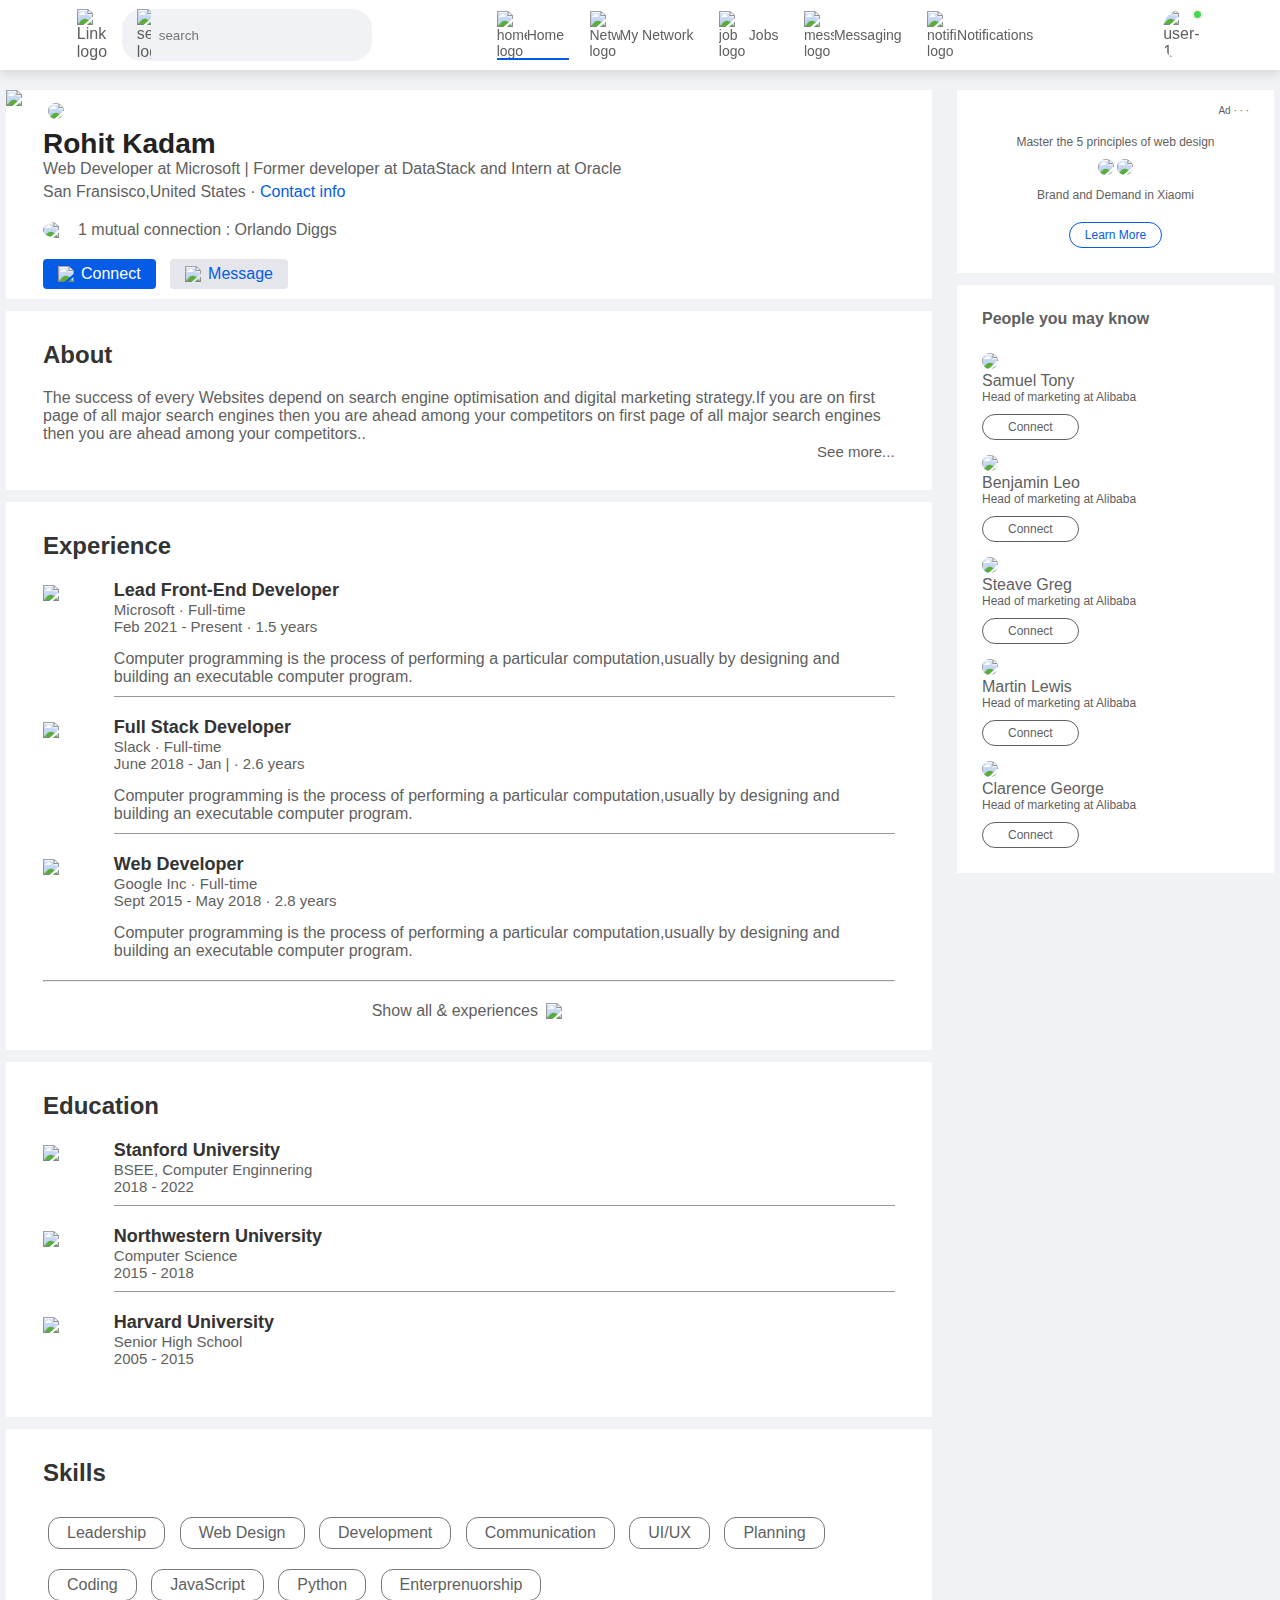
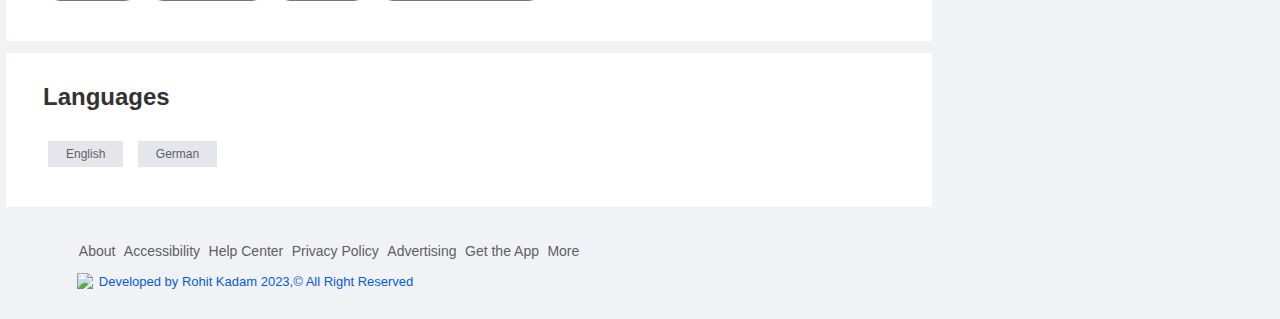
==== profile.html @ aece0730 "Add files via upload" ====
<!DOCTYPE html>
<html lang="en">

<head>
    <meta charset="UTF-8" />
    <meta name="viewport" content="width=device-width, initial-scale=1.0" />
    <link rel="stylesheet" href="style.css" />
    <title>Linkdin-profile-clone</title>
</head>

<body>
    <nav class="navbar">
        <div class="navbar-left">
            <a href="index.html" class="logo"><img src="./images/logo.png" alt="Linkdin logo" /></a>
            <div class="search-box">
                <img src="./images/search.png" alt="search logo" />
                <input type="text" placeholder="search" />
            </div>
        </div>
        <div class="navbar-center">
            <ul>
                <li><a href="./index.html" class="active-link"><img src="./images/home.png"
                            alt="home logo" /><span>Home</span></a></li>
                <li><a href="#"><img src="./images/network.png" alt="Network logo" /><span>My Network</span></a></li>
                <li><a href="#"><img src="./images/jobs.png" alt="job logo" /><span>Jobs</span></a></li>
                <li><a href="#"><img src="./images/message.png" alt="message logo" /><span>Messaging</span></a></li>
                <li><a href="#"><img src="./images/notification.png"
                            alt="notifications logo" /><span>Notifications</span></a></li>
            </ul>
        </div>
        <div class="navbar-right">
            <div class="online">
                <img src="./images/user-1.png" alt="user-1" class="navbar-profile-img" onclick="toggleMenu()">
            </div>
        </div>
        <!-- -----------------profile-drop-down-menu------------------------ -->
        <div class="profile-menu-wrap" id="profileMenu">
            <div class="profile-menu">
                <div class="user-info">
                    <img src="./images/user-1.png">
                    <div>
                        <h3>Rohit Kadam</h3>
                        <a href="./profile.html">See your profile</a>
                    </div>
                </div>
                <hr>
                <a href="#" class="profile-menu-link">
                    <img src="./images/feedback.png">
                    <p>Give Feedback</p>
                    <span>></span>
                </a>
                <a href="#" class="profile-menu-link">
                    <img src="./images/setting.png">
                    <p>Setting & Privacy</p>
                    <span>></span>
                </a>
                <a href="#" class="profile-menu-link">
                    <img src="./images/help.png">
                    <p>Help & Support</p>
                    <span>></span>
                </a>
                <a href="#" class="profile-menu-link">
                    <img src="./images/display.png">
                    <p>Display & Accessiblity</p>
                    <span>></span>
                </a>
                <a href="#" class="profile-menu-link">
                    <img src="./images/logout.png">
                    <p>Logout</p>
                    <span>></span>
                </a>
            </div>
        </div>
    </nav>
    <!-- -------------end navbar------------ -->

    <div class="container">

        <!-- -------------container---------------- -->
        <div class="profile-main">
            <div class="profile-container">
                <img src="images/cover-pic.png" width="100%">
                <div class="profile-container-inner">
                    <img src="images/user-1.png" class="profile-pic">
                    <h1>Rohit Kadam</h1>
                    <b>Web Developer at Microsoft | Former developer at DataStack and Intern at Oracle</b>
                    <p>San Fransisco,United States &middot; <a href="#">Contact info</a></p>
                    <div class="mutual-connection">
                        <img src="images/user-2.png">
                        <span>1 mutual connection : Orlando Diggs</span>
                    </div>
                    <div class="profile-btn">
                        <a href="#" class="primary-btn"><img src="images/connect.png">Connect</a>
                        <a href="#"><img src="images/chat.png">Message</a>
                    </div>
                </div>
            </div>
            <!-- ---------------profile-description---------------------- -->
            <div class="profile-description">
                <h2>About</h2>
                <p>The success of every Websites depend on search engine optimisation and digital marketing strategy.If
                    you are on first page of all major search engines then you are ahead among your competitors on first
                    page of all major search engines then you are ahead among your competitors..</p>
                <a href="#" class="see-more-link">See more...</a>
            </div>
            <!-- ---------------Experience------------------------- -->
            <div class="profile-description">
                <h2>Experience</h2>
                <div class="profile-desc-row">
                    <img src="images/microsoft.png">
                    <div>
                        <h3>Lead Front-End Developer</h3>
                        <b>Microsoft &middot; Full-time</b>
                        <b>Feb 2021 - Present &middot; 1.5 years</b>
                        <p>Computer programming is the process of performing a particular computation,usually by
                            designing and building an executable computer program.</p>
                        <hr>
                    </div>
                </div>

                <div class="profile-desc-row">
                    <img src="images/slack.png">
                    <div>
                        <h3>Full Stack Developer</h3>
                        <b>Slack &middot; Full-time</b>
                        <b>June 2018 - Jan | &middot; 2.6 years</b>
                        <p>Computer programming is the process of performing a particular computation,usually by
                            designing and building an executable computer program.</p>
                        <hr>
                    </div>
                </div>

                <div class="profile-desc-row">
                    <img src="images/google.png">
                    <div>
                        <h3>Web Developer</h3>
                        <b>Google Inc &middot; Full-time</b>
                        <b>Sept 2015 - May 2018 &middot; 2.8 years</b>
                        <p>Computer programming is the process of performing a particular computation,usually by
                            designing and building an executable computer program.</p>

                    </div>
                </div>
                <hr>
                <a href="#" class="experience-link">Show all & experiences <img src="images/right-arrow.png"></a>
            </div>
            <!-- ----------------------Education-------------------- -->
            <div class="profile-description">
                <h2>Education</h2>
                <div class="profile-desc-row">
                    <img src="images/stanford.png">
                    <div>
                        <h3>Stanford University</h3>
                        <b>BSEE, Computer Enginnering</b>
                        <b>2018 - 2022</b>
                        <hr>
                    </div>
                </div>

                <div class="profile-desc-row">
                    <img src="images/north.png">
                    <div>
                        <h3>Northwestern University</h3>
                        <b>Computer Science</b>
                        <b>2015 - 2018</b>
                        <hr>
                    </div>
                </div>

                <div class="profile-desc-row">
                    <img src="images/mit.png">
                    <div>
                        <h3>Harvard University</h3>
                        <b>Senior High School</b>
                        <b>2005 - 2015</b>

                    </div>
                </div>
            </div>
            <!-- -----------------------Skills------------------------- -->
            <div class="profile-description">
                <h2>Skills</h2>
                <a href="#" class="skills-btn">Leadership</a>
                <a href="#" class="skills-btn">Web Design</a>
                <a href="#" class="skills-btn">Development</a>
                <a href="#" class="skills-btn">Communication</a>
                <a href="#" class="skills-btn">UI/UX</a>
                <a href="#" class="skills-btn">Planning</a>
                <a href="#" class="skills-btn">Coding</a>
                <a href="#" class="skills-btn">JavaScript</a>
                <a href="#" class="skills-btn">Python</a>
                <a href="#" class="skills-btn">Enterprenuorship</a>
            </div>
            <div class="profile-description">
                <h2>Languages</h2>
                <a href="#" class="language-btn">English</a>
                <a href="#" class="language-btn">German</a>
            </div>
        </div>


        <!-- ------------------sidebar------------------- -->
        <div class="profile-sidebar">
            <div class="sidebar-ad">
                <small>Ad &middot; &middot; &middot;</small>
                <p>Master the 5 principles of web design</p>
                <div>
                    <img src="images/user-1.png">
                    <img src="images/mi-logo.png">
                </div>
                <b>Brand and Demand in Xiaomi</b>
                <a href="#" class="ad-link">Learn More</a>
            </div>
            <div class="sidebar-people">
                <h3>People you may know</h3>
                <div class="sidebar-people-row">
                    <img src="images/user-3.png">
                    <div>
                        <h2>Samuel Tony</h2>
                        <p>Head of marketing at Alibaba</p>
                        <a href="#">Connect</a>
                    </div>
                </div>
                <div class="sidebar-people-row">
                    <img src="images/user-4.png">
                    <div>
                        <h2>Benjamin Leo</h2>
                        <p>Head of marketing at Alibaba</p>
                        <a href="#">Connect</a>
                    </div>
                </div>

                <div class="sidebar-people-row">
                    <img src="images/user-5.png">
                    <div>
                        <h2>Steave Greg</h2>
                        <p>Head of marketing at Alibaba</p>
                        <a href="#">Connect</a>
                    </div>
                </div>

                <div class="sidebar-people-row">
                    <img src="images/user-2.png">
                    <div>
                        <h2>Martin Lewis</h2>
                        <p>Head of marketing at Alibaba</p>
                        <a href="#">Connect</a>
                    </div>
                </div>
                <div class="sidebar-people-row">
                    <img src="images/user-1.png">
                    <div>
                        <h2>Clarence George</h2>
                        <p>Head of marketing at Alibaba</p>
                        <a href="#">Connect</a>
                    </div>
                </div>
            </div>
        </div>
    </div>
    <!-- --------------footer----------------- -->
    <div class="profile-footer">
        <div class="sidebar-useful-links">
            <a href="#">About</a>
            <a href="#">Accessibility</a>
            <a href="#">Help Center</a>
            <a href="#">Privacy Policy</a>
            <a href="#">Advertising</a>
            <a href="#">Get the App</a>
            <a href="#">More</a>
            <div class="copyright-msg">
                <img src="images/logo.png">
                <p class="copyright-msg-rohit">Developed by Rohit Kadam 2023,&#169; All Right Reserved</p>
            </div>
        </div>
    </div>

    <script>
        let profileMenu = document.getElementById("profileMenu")
        function toggleMenu() {
            profileMenu.classList.toggle("open-menu");
        }
    </script>

</body>

</html>
---- style.css ----
*{
    margin: 0;
    padding: 0;
    font-family: 'Poppins',sans-serif;
    box-sizing: border-box;
}

body{
    background-color: #f0f2f5;
    color: #5f5f5f;
}

a{
    text-decoration: none;
    color: #5f5f5f;
}

.navbar{
    display: flex;
    align-items: center;
    justify-content: space-between;
    background: #fff;
    padding: 6px 6%;
    position: sticky;
    top: 0;
    z-index: 100;
    box-shadow: 0 5px 10px rgba(0, 0, 0, 0.1); 
}

.logo img{
    width: 30px;
    margin-right: 15px;
    display: block;

}

.navbar-center ul li{
    display: inline-block;
    list-style: none;   
}

.navbar-center ul li a{
    display: flex;
    align-items: center;
    font-size: 14px;
    margin: 5px 8px;
    padding-right: 5px;
    position: relative;
}

.navbar-center ul li a img{
    width: 30px;
}

.navbar-center ul li a::after{
    content: '';
    width: 0;
    height: 2px;
    background: #045be6;
    position: absolute;
    bottom: -1px;
    transition: width 0.3s;

}

.navbar-center ul li a:hover::after, .navbar-center ul li a.active-link::after{
    width: 100%;
}


.navbar-profile-img{
    width: 40px;
    border-radius: 50px;
    display: block;
    cursor: pointer;
    position: relative;
}

.online{
    position: relative;
}

.online::after{
    content: '';
    width: 7px;
    height: 7px;
    border: 2px solid #fceded;
    border-radius: 50px;
    right: 0px;
    top: 0px;
    background: #41db51;
    position: absolute;
}

.search-box{
    background: #f0f2f5;
    width: 250px;
    border-radius: 20px;
    display: flex;
    align-items: center;
    padding: 0 15px;

}

.navbar-left{
    display: flex;
    align-items: center;
}

.search-box img{
    width: 14px;
}

.search-box input{
    width: 100%;
    background: transparent;
    padding: 8px;
    outline: none;
    border: none;
}

/* ----------end navbar css---------- */

.container{
    padding: 20px 6px;
    display: flex;
    flex-wrap: wrap;
    justify-content: space-between;
}

/* ---------------------left-siderbar----------------------- */

.left-siderbar{
    flex-basis: 25%;
    align-self: flex-start;
    position: sticky;
    top: 73px;
}

.sidebar-profile-box{
    background: #fff;
}

.sidebar-profile-info{
    padding: 0 25px;
}

.sidebar-profile-info img{
    width: 90px;
    border-radius: 50%;
    background: #fff;
    padding: 4px;
    margin-top: -45px;
}

.sidebar-profile-info h1{
    font-size: 20px;
    font-weight: 600;
    color: #222;
}

.sidebar-profile-info h3{
    font-size: 14px;
    font-weight: 500;
    color: #777;
}

.sidebar-profile-info ul{
    list-style: none;
    margin: 20px 0;
}

.sidebar-profile-info ul li{
    width: 100%;
    margin: 5px 0;
    font-size: 13px;
}

.sidebar-profile-info ul li span{
    float: right;
    color: #045be6;
}

.sidebar-profile-link{
    display: flex;
    align-items: center;
    border-top: 1px solid #ccc;
}

.sidebar-profile-link a{
    flex-basis: 50%;
    display: flex;
    align-items: center;
    justify-content: center;
    padding: 15px 0;
    font-size: 13px;
    border-left: 1px solid #ccc;
}

.sidebar-profile-link a:first-child{
    border-left: 0;
}

.sidebar-profile-link a img{
    width: 20px;
    margin-right: 10px;
}

.sidebar-activity{
    background: #fff;
    padding: 5px 25px;
    margin: 12px 0;
}

.sidebar-activity h3{
    color: #777;
    font-size: 14px;
    font-weight: 500;
    margin: 20px 0 10px;
}

.sidebar-activity a{
    display: flex;
    align-items: center;
    font-size: 12px;
    font-weight: 500;
    color: #888;
    margin: 3px 0;
}

.sidebar-activity img{
    width: 20px;
    margin-right: 10px;
}

.discover-more-link{
    border-top: 1px solid #ccc;
    text-align: center;
    margin-top: 20px;
    margin-left: -25px;
    margin-right: -25px;
}

.discover-more-link a {
    color: #045be6;
    display: inline-block;
    margin: 10px 0; 
}


/* -------------main-content------------------------ */


.main-content{
    flex-basis: 47%;
}

.create-post{
    background: #fff;
}

.create-post-input{
    padding: 20px 25px 10px;
    display: flex;
    align-items: flex-start;
}

.create-post-input img{
    width: 35px;
    border-radius: 50%;
    margin-right: 10px;
}

.create-post-input textarea{
    width: 100%;
    border: 0;
    outline: 0;
    resize: none;
    background: transparent;
    margin-top: 8px;
}

::placeholder{
    font-weight: 500;
}

.create-post-links{
    display: flex;
    align-items: flex-start;
}

.create-post-links li{
    list-style: none;
    border-top: 1px solid #ccc;
    border-right: 1px solid #ccc;
    flex-basis: 25%;
    height: 40px;
    font-size: 13px;
    display: flex;
    align-items: center;
    justify-content: center;
    cursor: pointer;
}

.create-post-links li img{
    width: 15px;
    margin-right: 5px;
}

.create-post-links li:last-child{
    background: #045be6;
    color: #fff;
    border-top: 0;
    border-right: 0;
}

.sort-by{
    display: flex;
    align-items: center;
    margin: 10px 0;
}

.sort-by hr{
    flex: 1;
    border: 0;
    height: 1px;
    background: #ccc;
}

.sort-by p{
    font-size: 13px;
    padding-left: 5px;
}

.sort-by p span{
    font-weight: 600;
    cursor: pointer;
}

.sort-by p span img{
    width: 12px;
    margin-left: 3px;
}

.post{
    background: #fff;
    padding: 20px 25px 5px;
    margin: 5px 0 15px;
}

.post-author{
    display: flex;
    align-items: flex-start;
    margin-bottom: 20px;
}

.post-author img{
    width: 35px;
    border-radius: 50%;
    margin-right: 10px;
    margin-top: 5px;
}

.post-author h1{
    font-size: 18px;
    font-weight: 600;
    color: #333;
}

.post-author small{
    display: block;
    margin-bottom: -2px;
}

.post p{
    font-size: 14px;
    margin-bottom: 15px;
}

.post-status{
    display: flex;
    flex-wrap: wrap;
    align-items: center;
    justify-content: space-between;
    font-size: 12px;
    border-bottom: 1px solid #ccc;
    padding-bottom: 6px;
}

.post-status div{
    display: flex;
    align-items: center;
}

.post-status img{
    width: 15px;
    margin-right: -5px;
}

.liked-users{
    margin-left: 10px;
}

.post-activity{
    display: flex;
    align-items: center;
    justify-content: space-between;
    padding: 10px 0;
    font-size: 14px;
    font-weight: 500;
}

.post-activity div{
    display: flex;
    align-items: center;
}

.post-activity-user-icon{
    width: 22px;
    border-radius: 50%;
}

.post-activity-arrow-icon{
    width: 22px;
    margin-left: 5px;
}

.post-activity-link img{
    width: 18px;
    margin-right: 8px;
}


/* ---------------------right-sidebar-------------- */


.right-sidebar{
    flex-basis: 25%;
    align-self: flex-start;
    position: sticky;
    top: 73px;
}

.info-icon{
    width: 15px;
    float: right;
    margin-top: 15px;
}

.sidebar-news{
    background: #fff;
    padding: 10px 25px;
}

.sidebar-news h3{
    font-size: 18px;
    font-weight: 600;
    color: #333;
    margin: 10px 0 30px;
}

.sidebar-news a{
    display: block;
    font-size: 12px;
    font-weight: 600;
    margin-top: 10px;
    margin-bottom: -5px;
}

.sidebar-news span{
    font-size: 12px;

}

.read-more-link{
    color: #045be6;
    font-weight: 500;
    margin: 20px 0 10px;
}

.sidebar-ad{
    background: #fff;
    padding: 15px 25px;
    text-align: center;
    margin: 12px 0;
    font-size: 12px;
}

.sidebar-ad img{
    width: 60px;
    border-radius: 50%;
}

.sidebar-ad small{
    float: right;
    font-weight: 500;
}

.sidebar-ad p{
    margin-top: 30px;
    margin-bottom: 10px;
}

.sidebar-ad b{
    display: block;
    font-weight: 500;
    margin-top: 10px;
}

.ad-link{
    display: inline-block;
    border: 1px solid #045be6;
    border-radius: 30px;
    padding: 5px 15px;
    color: #045be6;
    font-weight: 500;
    margin: 20px auto 10px;
}

.sidebar-useful-links{
    padding: 15px 25px;
    text-align: center;
}

.sidebar-useful-links a{
    display: inline-block;
    font-size: 14px;
    margin: 4px 2px;
}

.sidebar-useful-links hr{
    border: 1px solid;
    margin: 12px;
} 

.sidebar-useful-links p{
    font-size: 13px;
    
} 

.copyright-msg{
    display: flex;
    align-items: center;
    justify-content: center;
    font-size: 12px;
    margin-top: 10px;
    font-weight: 500;
}

.copyright-msg img{
    width: 18px;
    margin-right: 4px;
}

.copyright-msg-rohit{
    color:#045be6;
}


/* -----------------profile-drop-down-menu------------------------ */


.profile-menu-wrap{
    position: absolute;
    top: 100%;
    right: 5%;
    width: 320px;
    max-height: 0;
    overflow: hidden;
    transition: max-height 0.5s;
}

.profile-menu-wrap.open-menu{
    max-height: 400px;
}

.profile-menu{
    background: #074481e9;
    color: #fff;
    padding: 20px;
    margin: 10px;
}

.user-info{
    display: flex;
    align-items: center;
}

.user-info img{
    width: 50px;
    border-radius: 50%;
    margin-right: 15px;
}

.user-info h3{
    font-weight: 500;
    margin-bottom: -7px;
}

.user-info a{
    color: #c9dbf8;
    font-size: 13px;
}

.profile-menu hr{
    border: 0;
    height: 1px;
    width: 100%;
    background: #fff;
    margin: 15px 0 10px;
}

.profile-menu-link{
    display: flex;
    align-items: center;
    color: #fff;
    margin: 12px 0;
    font-size: 14px;
}

.profile-menu-link p{
    width: 100%;
}

.profile-menu-link img{
    width: 35px;
    border-radius: 50%;
    margin-right: 15px;
}

/* ------------------container----------------------- */


.profile-main{
    flex-basis: 73%;
}

.profile-sidebar{
    flex-basis: 25%;
    align-self: flex-start;
    position: sticky;
    top: 73px;
}

.profile-container{
    background: #fff;
}

.profile-container-inner{
    padding: 0 4% 10px;
}

.profile-pic{
    width: 150px;
    border-radius: 50%;
    margin-top: -75px;
    padding: 5px;
    background: #fff;
}

.profile-container h1{
    font-size: 28px;
    font-weight: 600;
    color: #222;
}

.profile-container b{
    font-weight: 500;
}

.profile-container p{
    margin-top: 5px;
}

.profile-container a{
    color: #045be6;
    font-weight: 500;
}

.mutual-connection{
    display: flex;
    align-items: center;
    margin: 20px 0;
}

.mutual-connection img{
    width: 30px;
    border-radius: 50%;
    margin-right: 5px;
}

.profile-btn a{
    display: inline-flex;
    align-items: center;
    background: #e4e6eb;
    padding: 6px 15px;
    border-radius: 4px;
    margin-right: 10px;
}

.profile-btn a img{
    width: 18px;
    margin-right: 5px;
}

.profile-btn .primary-btn{
    background: #045be6;
    color: #fff;
}

.profile-description{
    background: #fff;
    padding: 20px 4% 30px;
    margin: 12px 0;
}

.profile-description h2{
    color: #333;
    margin: 10px 0 20px;
    font-weight: 600;
}

.see-more-link{
    display: block;
    text-align: right;
    font-size: 15px;
}

.profile-desc-row{
    display: flex;
    align-items: flex-start;
    margin: 20px 0;
} 

.profile-desc-row img{
    width: 50px;
    margin-right: 25px;
    margin-top: 5px;
}

.profile-desc-row div{
    width: 100%;
}

.profile-desc-row h3{
    font-size: 18px;
    font-weight: 600;
    color: #333;
}

.profile-desc-row b{
    display: block;
    font-weight: 500;
    font-size: 15px;
}

.profile-desc-row p{
    margin-top: 15px;
}

.profile-desc-row hr{
    border: 0;
    border-bottom: 1px solid #999;
    margin-top: 10px;
}

.experience-link{
    display: flex;
    align-items: center;
    justify-content: center;
    padding-top: 20px;
    font-weight: 500;
}

.experience-link img{
    width: 20px;
    margin-left: 8px;
}

.skills-btn{
    display: inline-block;
    margin: 10px 5px;
    padding: 6px 18px;
    border: 1px solid #777;
    border-radius: 12px;
    font-weight: 500;
}

.language-btn{
    display: inline-block;
    margin: 10px 5px;
    padding: 6px 18px;
    background: #e4e6eb;
    font-size: 12px;
    font-weight: 500;
}


/* ---------------------sidebar-------------------- */


.profile-sidebar .sidebar-ad{
    margin: 0;
}

.sidebar-people{
    background: #fff;
    padding: 15px 25px;
    margin: 12px 0;
    font-size: 12px;
    position: sticky;
}

.sidebar-people h3{
    font-size: 16px;
    font-weight: 600;
    margin: 10px 0 20px;
}


.sidebar-people-row img{
    width: 40px;
    border-radius: 50%;
    margin-right: 8px;
    margin-top: 5px;

}

.sidebar-people-row h2{
    font-weight: 500;
    font-size: 16px;
}

.sidebar-people-row a{
    display: inline-block;
    margin: 10px 0;
    padding: 5px 25px;
    border: 1px solid #5f5f5f;
    border-radius: 30px;
    font-weight: 500;
}


/* ---------------footer------------ */


.profile-footer{
    padding: 0 6% 30px;
}

.profile-footer .sidebar-useful-links{
    text-align: left;
    padding: 0;

}

.profile-footer .copyright-msg{
    justify-content: flex-start;
}


/* ----------------responsive-------------------- */

@media only screen and (max-width: 1014px){
    .search-box{
        width: 200px;
    }
}
@media only screen and (max-width: 956px){
    .search-box{
        width: 130px;
    }
}

@media only screen and (max-width: 600px){
    .search-box{
        background:transparent;
        width: auto;
        padding: 0; 
    }
    .search-box input{
        width: 0;
        padding: 0;
    }
    .navbar-center ul li a span{
        display: none;
    }
    .navbar-center ul li a{
        padding-right: 0;
        margin: 5px;
    }
    .navbar-profile-img{
        width: 30px;
    }
    .container{
        padding: 15px 3%; 
    }
    .left-siderbar,.right-sidebar{
        flex-basis: 100%;
        position: relative;
        top: unset;
    }
    .main-content{
        flex-basis: 100%;
    }
    .post-status div{
        margin: 2px 0; 
    }
    .post-activity-link span{
        display: none;
    }
    .post-activity-link img{
        margin-right: 0;
    }
    .profile-main, .profile-sidebar{
        flex-basis: 100%;
    }
    .profile-container{
        font-size: 14px;
    }
    .profile-pic{
        width: 100px;
        margin-top: -50px;
    }
    .profile-description{
        font-size: 14px;
    }
}
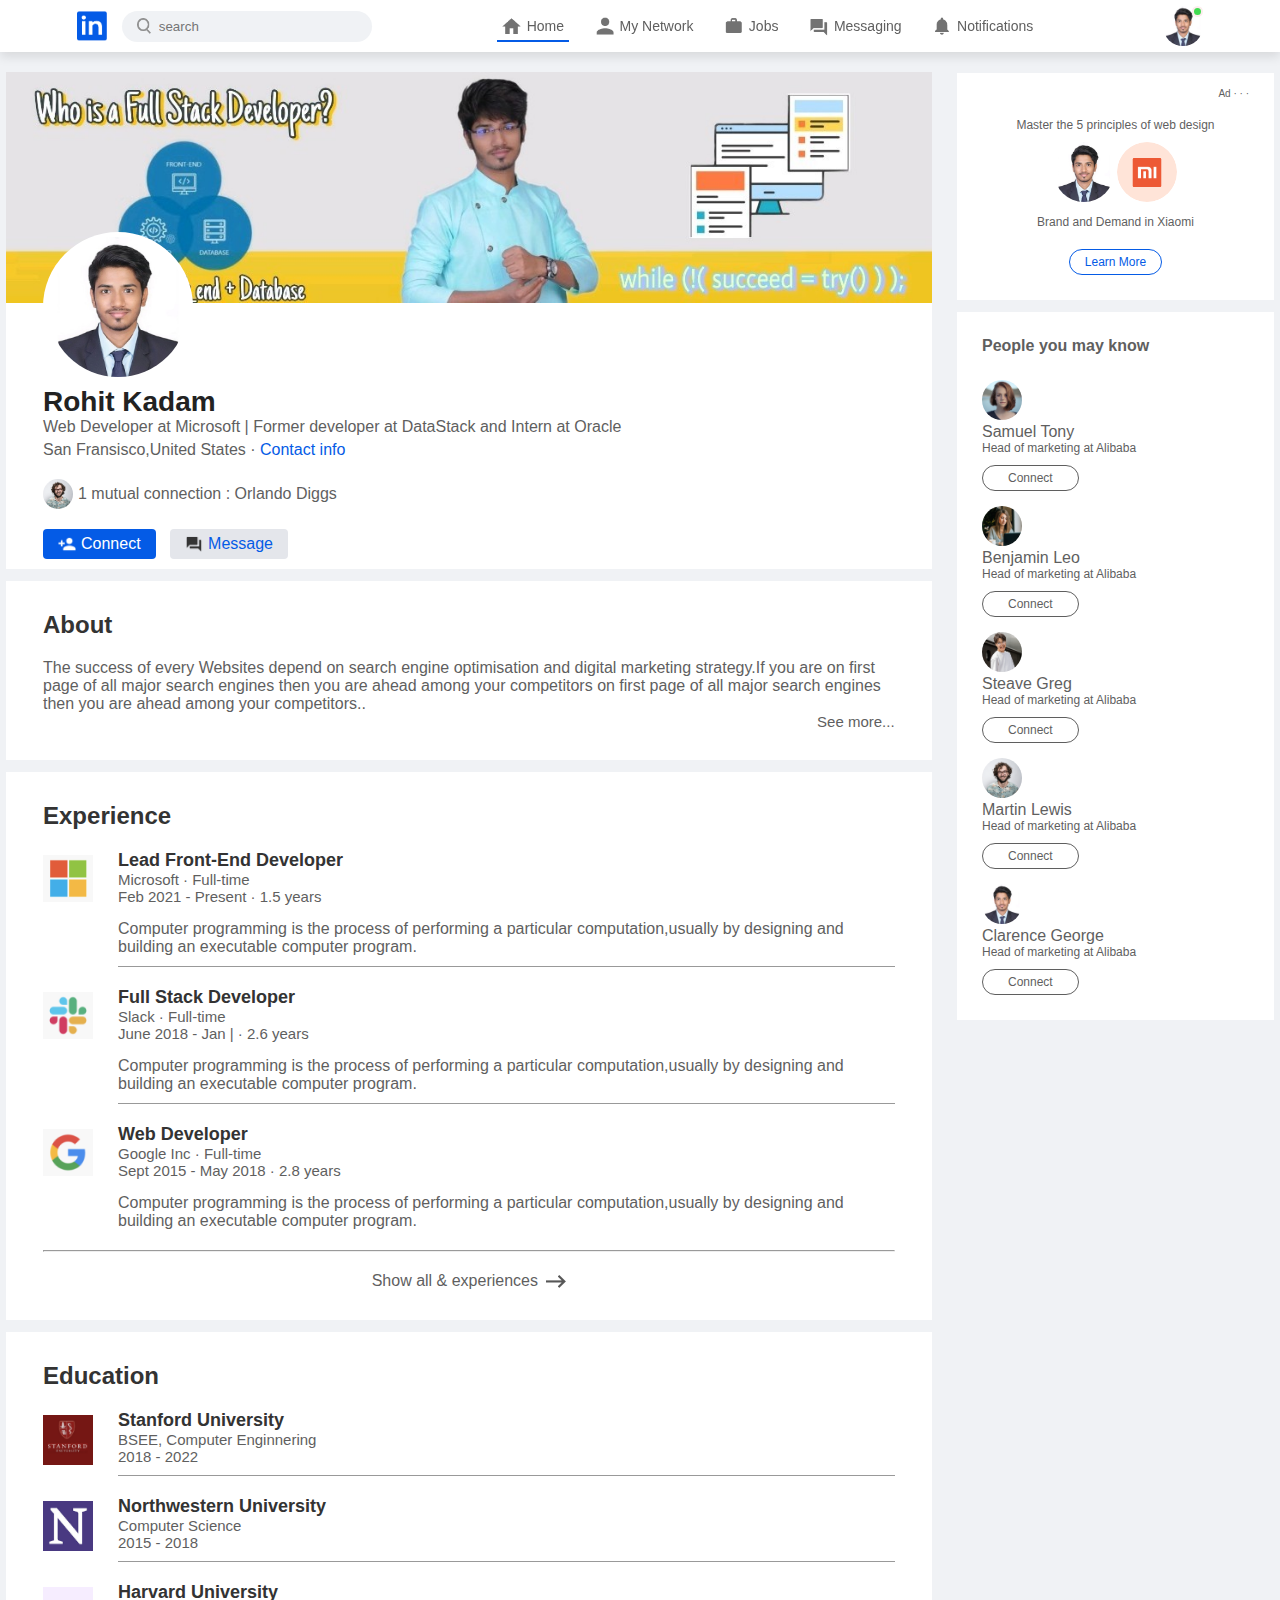
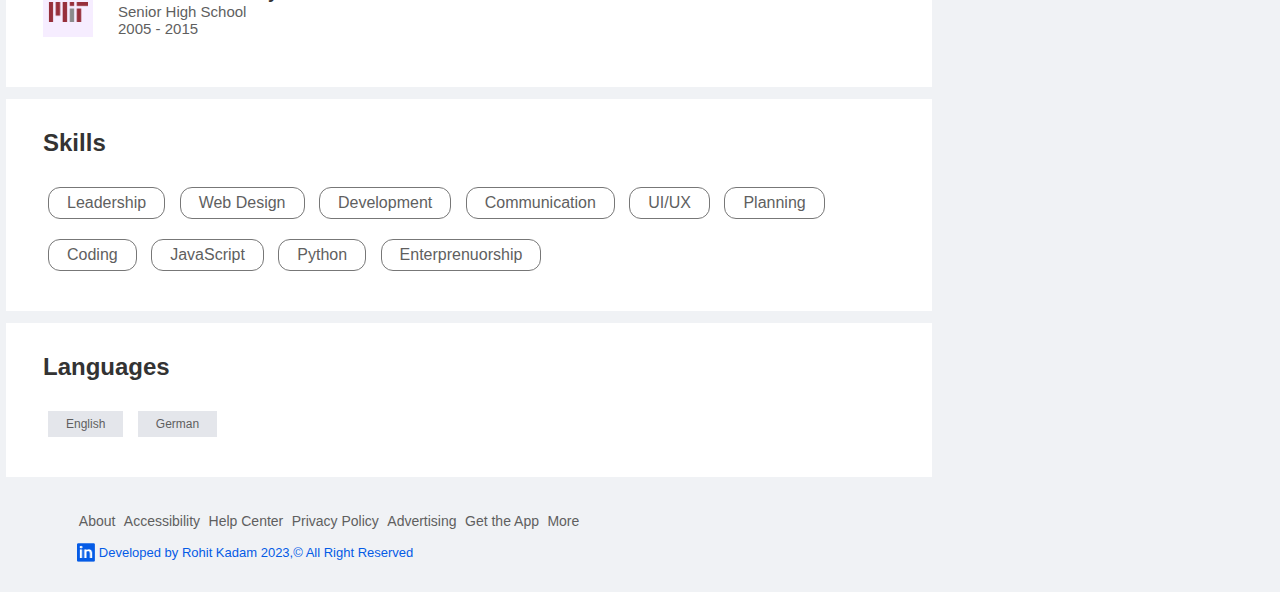
==== commit 06d3e7ef: "profile.html" ====
--- a/profile.html
+++ b/profile.html
@@ -4,6 +4,7 @@
 <head>
     <meta charset="UTF-8" />
     <meta name="viewport" content="width=device-width, initial-scale=1.0" />
+    <link rel="icon" type="image/x-icon" href="./images/logo.png" sizes="">
     <link rel="stylesheet" href="style.css" />
     <title>Linkdin-profile-clone</title>
 </head>
@@ -284,4 +285,4 @@
 
 </body>
 
-</html>+</html>
